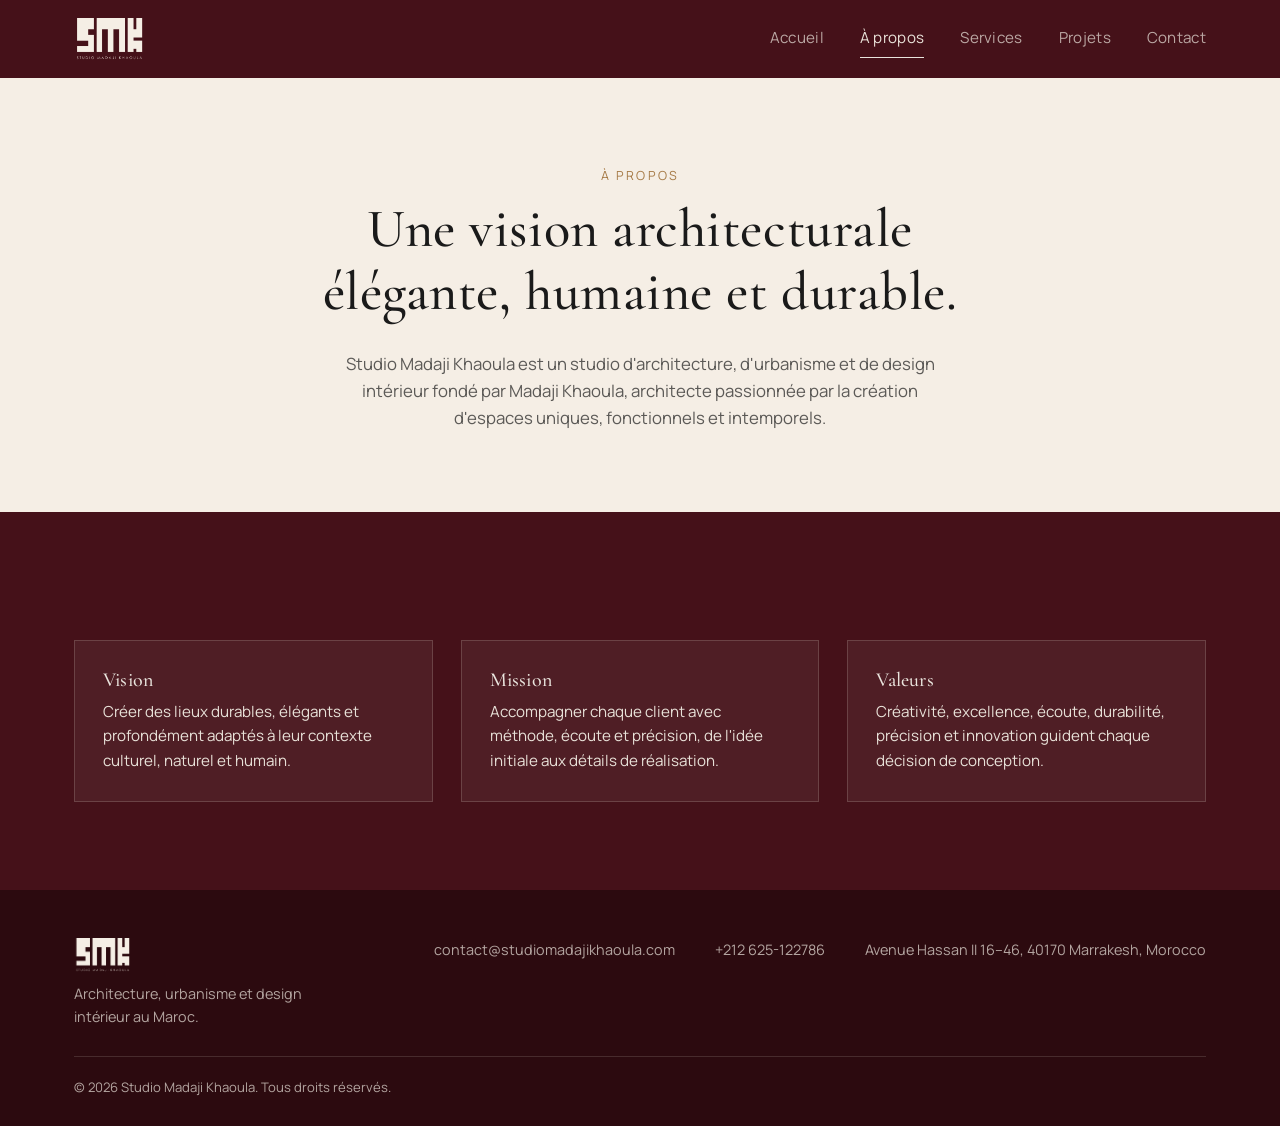
==== a-propos/index.html @ 3c751550 "first-commit" ====
<!DOCTYPE html>
<html lang="fr" dir="ltr">
<head>
<meta charset="UTF-8">
<meta name="viewport" content="width=device-width, initial-scale=1">
<title>À propos — Studio Madaji Khaoula</title>
<meta name="description" content="Studio d'architecture, d'urbanisme et de design intérieur fondé par Madaji Khaoula.">
<link rel="icon" href="../assets/YrULrgieroBfjt51d4Xq3QkEuw.png">
<link rel="preconnect" href="https://fonts.googleapis.com">
<link rel="preconnect" href="https://fonts.gstatic.com" crossorigin>
<link href="https://fonts.googleapis.com/css2?family=Cormorant+Garamond:ital,wght@0,400;0,500;0,600;1,500&family=Manrope:wght@400;500;600;700&display=swap" rel="stylesheet">
<link rel="stylesheet" href="../assets/style.css">
</head>
<body>
<a class="skip-link" href="#main">Aller au contenu</a>

<header class="site-header">
  <div class="container">
    <a class="brand" href="../">
      <img src="../assets/YrULrgieroBfjt51d4Xq3QkEuw.png" alt="Studio Madaji Khaoula">
    </a>
    <nav class="main-nav" aria-label="Navigation principale">
      <a href="../">Accueil</a>
      <a href="../a-propos/" aria-current="page">À propos</a>
      <a href="../services/">Services</a>
      <a href="../projets/">Projets</a>
      <a href="../contact/">Contact</a>
    </nav>
    <button class="nav-toggle" aria-label="Ouvrir le menu" aria-expanded="false">
      <svg viewBox="0 0 24 24" fill="none" stroke="currentColor" stroke-width="1.8"><line x1="3" y1="6" x2="21" y2="6"/><line x1="3" y1="12" x2="21" y2="12"/><line x1="3" y1="18" x2="21" y2="18"/></svg>
    </button>
  </div>
</header>

<main id="main">

  <section class="hero-simple">
    <div class="container">
      <span class="eyebrow reveal">À propos</span>
      <h1 class="reveal reveal-delay-1">Une vision architecturale élégante, humaine et durable.</h1>
      <p class="reveal reveal-delay-2">Studio Madaji Khaoula est un studio d'architecture, d'urbanisme et de design intérieur fondé par Madaji Khaoula, architecte passionnée par la création d'espaces uniques, fonctionnels et intemporels.</p>
    </div>
  </section>

  <section class="band-maroon">
    <div class="container">
      <div class="pillars">
        <div class="pillar reveal">
          <h3>Vision</h3>
          <p>Créer des lieux durables, élégants et profondément adaptés à leur contexte culturel, naturel et humain.</p>
        </div>
        <div class="pillar reveal reveal-delay-1">
          <h3>Mission</h3>
          <p>Accompagner chaque client avec méthode, écoute et précision, de l'idée initiale aux détails de réalisation.</p>
        </div>
        <div class="pillar reveal reveal-delay-2">
          <h3>Valeurs</h3>
          <p>Créativité, excellence, écoute, durabilité, précision et innovation guident chaque décision de conception.</p>
        </div>
      </div>
    </div>
  </section>


</main>
<footer class="site-footer">
  <div class="container">
    <div class="footer-grid">
      <div class="footer-brand">
        <img src="../assets/YrULrgieroBfjt51d4Xq3QkEuw.png" alt="Studio Madaji Khaoula">
        <p style="margin:0;max-width:280px;">Architecture, urbanisme et design intérieur au Maroc.</p>
      </div>
      <nav class="footer-links" aria-label="Coordonnées">
        <a href="mailto:contact@studiomadajikhaoula.com">contact@studiomadajikhaoula.com</a>
        <a href="tel:+212625122786">+212 625-122786</a>
        <span>Avenue Hassan II 16–46, 40170 Marrakesh, Morocco</span>
      </nav>
    </div>
    <div class="footer-bottom">© 2026 Studio Madaji Khaoula. Tous droits réservés.</div>
  </div>
</footer>
<script src="../assets/main.js"></script>
</body>
</html>
---- assets/style.css ----
/* ============================================
   Studio Madaji Khaoula — feuille de style
   Site statique indépendant, sans dépendance externe (hors polices Google)
   ============================================ */

:root {
  --maroon-900: #2c0a0f;
  --maroon-800: #451119;
  --maroon-700: #5b0815;
  --cream-100: #f5eee5;
  --cream-200: #efe7db;
  --cream-300: #e8e1d8;
  --gold-500: #e9e4dd;
  --gold-600: #a57945;
  --ink: #1a1a1a;
  --ink-soft: rgba(26, 26, 26, 0.7);
  --on-maroon: #e8e1d8;
  --on-maroon-soft: rgba(232, 225, 216, 0.72);

  --font-display: "Cormorant Garamond", "Georgia", serif;
  --font-body: "Manrope", "Segoe UI", sans-serif;

  --container: 1180px;
}

* {
  box-sizing: border-box;
}

html {
  scroll-behavior: smooth;
}

body {
  margin: 0;
  background: var(--cream-100);
  color: var(--ink);
  font-family: var(--font-body);
  line-height: 1.6;
  -webkit-font-smoothing: antialiased;
}

img {
  max-width: 100%;
  display: block;
}

a {
  color: inherit;
  text-decoration: none;
}

h1, h2, h3, h4 {
  font-family: var(--font-display);
  font-weight: 500;
  line-height: 1.15;
  margin: 0 0 0.5em;
  letter-spacing: 0.01em;
}

p {
  margin: 0 0 1em;
}

.container {
  max-width: var(--container);
  margin: 0 auto;
  padding: 0 24px;
}

.eyebrow {
  display: inline-block;
  font-family: var(--font-body);
  font-size: 0.78rem;
  letter-spacing: 0.18em;
  text-transform: uppercase;
  color: var(--gold-600);
  margin-bottom: 1em;
}

/* ---------- Header ---------- */

.site-header {
  background: var(--maroon-800);
  color: var(--on-maroon);
  position: sticky;
  top: 0;
  z-index: 100;
}

.site-header .container {
  display: flex;
  align-items: center;
  justify-content: space-between;
  padding-top: 18px;
  padding-bottom: 18px;
}

.brand {
  display: flex;
  align-items: center;
  gap: 12px;
}

.brand img {
  height: 42px;
  width: auto;
}

.main-nav {
  display: flex;
  align-items: center;
  gap: 36px;
}

.main-nav a {
  font-size: 0.95rem;
  letter-spacing: 0.02em;
  color: var(--on-maroon-soft);
  padding: 6px 0;
  border-bottom: 1px solid transparent;
  transition: color 0.2s ease, border-color 0.2s ease;
}

.main-nav a:hover,
.main-nav a[aria-current="page"] {
  color: var(--on-maroon);
  border-color: var(--gold-500);
}

.nav-toggle {
  display: none;
  background: none;
  border: none;
  color: var(--on-maroon);
  cursor: pointer;
  padding: 8px;
}

.nav-toggle svg {
  width: 26px;
  height: 26px;
}

@media (max-width: 860px) {
  .main-nav {
    position: absolute;
    top: 100%;
    left: 0;
    right: 0;
    background: var(--maroon-800);
    flex-direction: column;
    align-items: flex-start;
    gap: 0;
    padding: 8px 24px 20px;
    display: none;
    border-top: 1px solid rgba(232, 225, 216, 0.15);
  }

  .main-nav.open {
    display: flex;
  }

  .main-nav a {
    width: 100%;
    padding: 14px 0;
    border-bottom: 1px solid rgba(232, 225, 216, 0.1);
  }

  .nav-toggle {
    display: inline-flex;
  }
}

/* ---------- Hero ---------- */

.hero {
  position: relative;
  color: var(--on-maroon);
  overflow: hidden;
}

.hero-media {
  position: relative;
  min-height: 66vh;
  display: flex;
  align-items: flex-end;
}

.hero-media img {
  position: absolute;
  inset: 0;
  width: 100%;
  height: 100%;
  object-fit: cover;
}

.hero-media::after {
  content: "";
  position: absolute;
  inset: 0;
  background: linear-gradient(180deg, rgba(44, 10, 15, 0.15) 0%, rgba(44, 10, 15, 0.55) 55%, rgba(44, 10, 15, 0.92) 100%);
}

.hero-content {
  position: relative;
  z-index: 2;
  padding: 64px 0 72px;
  max-width: 780px;
}

.hero-content .eyebrow {
  color: var(--gold-500);
}

.hero-content h1 {
  font-size: clamp(2.2rem, 5vw, 3.6rem);
  margin-bottom: 0.4em;
}

.hero-content p {
  font-size: 1.1rem;
  color: var(--on-maroon-soft);
  max-width: 620px;
}

.hero-actions {
  display: flex;
  flex-wrap: wrap;
  gap: 16px;
  margin-top: 28px;
}

/* Simple hero for interior pages (no photo) — fond crème, comme l'original */
.hero-simple {
  background: var(--cream-100);
  padding: 84px 0 64px;
  text-align: center;
}

.hero-simple .container {
  max-width: 760px;
}

.hero-simple .eyebrow {
  color: var(--gold-600);
}

.hero-simple h1 {
  font-size: clamp(2.2rem, 4.6vw, 3.4rem);
  color: var(--ink);
}

.hero-simple p {
  color: var(--ink-soft);
  max-width: 620px;
  font-size: 1.05rem;
  margin-left: auto;
  margin-right: auto;
}

.hero-simple .filter-chips {
  justify-content: center;
}

/* ---------- Buttons ---------- */

.btn {
  display: inline-flex;
  align-items: center;
  gap: 8px;
  padding: 14px 28px;
  font-size: 0.92rem;
  letter-spacing: 0.02em;
  border-radius: 2px;
  border: 1px solid transparent;
  cursor: pointer;
  transition: transform 0.2s ease, background 0.2s ease, color 0.2s ease, border-color 0.2s ease;
}

.btn-primary {
  background: var(--gold-500);
  color: var(--maroon-900);
  border-radius: 35px;

}

.btn-primary:hover {
  background: var(--gold-600);
  transform: translateY(-1px);
}

.btn-ghost {
  border-color: rgba(232, 225, 216, 0.5);
  color: var(--on-maroon);
  border-radius: 35px;

}

.btn-ghost:hover {
  border-color: var(--on-maroon);
  background: rgba(232, 225, 216, 0.08);
}

.btn-dark {
  background: var(--maroon-800);
  color: var(--on-maroon);
  border-radius: 35px;

}

.btn-dark:hover {
  background: var(--maroon-700);
}

/* ---------- Sections ---------- */

section {
  padding: 88px 0;
}

section.tight {
  padding: 56px 0;
}

.section-head {
  max-width: 680px;
  margin-bottom: 48px;
}

.section-head h2 {
  font-size: clamp(1.7rem, 3.4vw, 2.4rem);
}

.section-head p {
  color: var(--ink-soft);
  font-size: 1.05rem;
}

.band-maroon {
  background: var(--maroon-800);
  color: var(--on-maroon);
}

.band-maroon .section-head p {
  color: var(--on-maroon-soft);
}

.band-cream-alt {
  background: var(--cream-200);
}

.band-maroon .eyebrow {
  color: var(--gold-500);
}

/* ---------- Studio / About grid ---------- */

.grid-2 {
  display: grid;
  grid-template-columns: 1fr 1fr;
  gap: 56px;
  align-items: start;
}

@media (max-width: 780px) {
  .grid-2 {
    grid-template-columns: 1fr;
    gap: 32px;
  }
}

.pillars {
  display: grid;
  grid-template-columns: repeat(3, 1fr);
  gap: 28px;
  margin-top: 40px;
}

@media (max-width: 780px) {
  .pillars {
    grid-template-columns: 1fr;
  }
}

.pillar {
  padding: 28px;
  background: var(--cream-100);
  border: 1px solid var(--cream-300);
}

.band-maroon .pillar {
  background: rgba(232, 225, 216, 0.06);
  border-color: rgba(232, 225, 216, 0.18);
}

.pillar h3 {
  font-size: 1.25rem;
  color: var(--gold-600);
  margin-bottom: 0.4em;
}

.band-maroon .pillar h3 {
  color: var(--gold-500);
}

.pillar p {
  font-size: 0.95rem;
  margin: 0;
}

/* ---------- Studio card (accueil) ---------- */

.studio-card {
  background: var(--maroon-800);
  color: var(--on-maroon);
  border-radius: 18px;
  padding: 40px;
  align-self: stretch;
  display: flex;
  flex-direction: column;
  justify-content: center;
}

.studio-card h3 {
  font-size: 1.6rem;
  margin-bottom: 0.5em;
}

.studio-card p {
  color: var(--on-maroon-soft);
  margin: 0 0 20px;
}

.studio-card .dash {
  width: 32px;
  height: 1px;
  background: var(--gold-500);
  border: none;
}

/* ---------- Scroll reveal ---------- */

.reveal {
  opacity: 0;
  transform: translateY(28px);
  transition: opacity 0.7s ease, transform 0.7s ease;
}

.reveal.in-view {
  opacity: 1;
  transform: translateY(0);
}

.reveal-delay-1 { transition-delay: 0.1s; }
.reveal-delay-2 { transition-delay: 0.2s; }
.reveal-delay-3 { transition-delay: 0.3s; }

@media (prefers-reduced-motion: reduce) {
  .reveal {
    opacity: 1;
    transform: none;
    transition: none;
  }
}

/* ---------- Quote ---------- */

.quote-block {
  max-width: 820px;
}

.quote-block blockquote {
  font-family: var(--font-display);
  font-size: clamp(1.4rem, 3vw, 2rem);
  font-style: italic;
  line-height: 1.4;
  margin: 0 0 28px;
}

.quote-attrib {
  display: flex;
  align-items: center;
  gap: 14px;
}

.quote-attrib .dash {
  width: 32px;
  height: 1px;
  background: var(--gold-500);
}

.quote-attrib .role {
  display: block;
  font-size: 0.8rem;
  letter-spacing: 0.08em;
  text-transform: uppercase;
  color: var(--gold-500);
}

.quote-attrib .name {
  display: block;
  font-family: var(--font-display);
  font-size: 1.2rem;
}

/* ---------- Services list ---------- */

.services-list {
  display: grid;
  grid-template-columns: repeat(2, 1fr);
  gap: 24px;
  margin-top: 24px;
}

@media (max-width: 780px) {
  .services-list {
    grid-template-columns: 1fr;
  }
}

.service-item {
  background: var(--cream-100);
  border: 1px solid var(--cream-300);
  border-radius: 10px;
  padding: 36px;
  transition: transform 0.25s ease, box-shadow 0.25s ease, border-color 0.25s ease;
}

.service-item:hover {
  transform: translateY(-3px);
  border-color: var(--gold-500);
  box-shadow: 0 12px 28px rgba(44, 10, 15, 0.08);
}

.service-item .num {
  display: none;
}

.service-item h3 {
  font-size: 1.4rem;
  margin-bottom: 0.4em;
}

.service-item p {
  color: var(--ink-soft);
  margin: 0;
}

/* ---------- Projects ---------- */

.filter-chips {
  display: flex;
  flex-wrap: wrap;
  gap: 10px;
  margin: 32px 0 12px;
}

.filter-chip {
  padding: 9px 18px;
  border: 1px solid var(--maroon-800);
  background: transparent;
  color: var(--maroon-800);
  font-size: 0.85rem;
  letter-spacing: 0.02em;
  cursor: pointer;
  border-radius: 999px;
  transition: background 0.2s ease, color 0.2s ease;
}

.filter-chip.active,
.filter-chip:hover {
  background: var(--maroon-800);
  color: var(--on-maroon);
}

.project-category {
  padding: 64px 0;
}

.project-category .cat-title {
  font-family: var(--font-display);
  font-size: clamp(1.6rem, 3vw, 2.2rem);
  color: var(--maroon-800);
  margin: 6px 0 28px;
}

.band-maroon .project-category .cat-title,
.project-category.band-maroon .cat-title {
  color: var(--on-maroon);
}

.project-grid {
  display: grid;
  grid-template-columns: repeat(3, 1fr);
  gap: 24px;
}

.project-grid.project-grid-2 {
  grid-template-columns: repeat(2, 1fr);
}

@media (max-width: 980px) {
  .project-grid {
    grid-template-columns: repeat(2, 1fr);
  }
}

@media (max-width: 620px) {
  .project-grid,
  .project-grid.project-grid-2 {
    grid-template-columns: 1fr;
  }
}

.project-card {
  background: var(--cream-100);
  border: 1px solid var(--cream-300);
  border-radius: 6px;
  overflow: hidden;
  display: flex;
  flex-direction: column;
}

.project-category.band-maroon .project-card {
  background: rgba(232, 225, 216, 0.06);
  border-color: rgba(232, 225, 216, 0.18);
}

.project-card .thumb {
  aspect-ratio: 4 / 3;
  overflow: hidden;
  background: var(--cream-300);
}

.project-card .thumb img {
  width: 100%;
  height: 100%;
  object-fit: cover;
  transition: transform 0.4s ease;
}

.project-card:hover .thumb img {
  transform: scale(1.04);
}

.project-card .body {
  padding: 22px;
}

.project-card .tag {
  font-size: 0.75rem;
  letter-spacing: 0.1em;
  text-transform: uppercase;
  color: var(--gold-600);
}

.project-category.band-maroon .project-card .tag {
  color: var(--gold-500);
}

.project-card h3 {
  font-size: 1.25rem;
  margin: 0.35em 0 0.4em;
}

.project-category.band-maroon .project-card h3 {
  color: var(--on-maroon);
}

.project-card p {
  font-size: 0.92rem;
  color: var(--ink-soft);
  margin: 0;
}

.project-category.band-maroon .project-card p {
  color: var(--on-maroon-soft);
}

/* ---------- Contact ---------- */

.contact-grid {
  display: grid;
  grid-template-columns: 1.1fr 0.9fr;
  gap: 56px;
}

.contact-side {
  display: flex;
  flex-direction: column;
  gap: 24px;
}

@media (max-width: 860px) {
  .contact-grid {
    grid-template-columns: 1fr;
  }
}

.contact-card {
  background: var(--maroon-800);
  color: var(--on-maroon);
  border-radius: 10px;
  padding: 36px;
}

.contact-card h3 {
  font-family: var(--font-display);
  font-size: 1.5rem;
  color: var(--on-maroon);
  margin-bottom: 18px;
}

.contact-details p {
  margin: 0 0 6px;
  color: var(--on-maroon-soft);
  font-size: 0.98rem;
}

.contact-details a:hover {
  color: var(--on-maroon);
}

.btn-whatsapp {
  background: var(--cream-100);
  color: var(--maroon-900);
  border-radius: 999px;
  padding: 10px 24px;
  font-size: 0.85rem;
  margin: 22px 0 24px;
}

.btn-whatsapp:hover {
  background: var(--cream-200);
  transform: translateY(-1px);
}

.map-note {
  margin-top: 0;
  padding: 34px 24px;
  min-height: 110px;
  display: flex;
  align-items: center;
  justify-content: center;
  text-align: center;
  background: rgba(232, 225, 216, 0.06);
  border: 1px solid rgba(232, 225, 216, 0.15);
  border-radius: 8px;
  font-size: 0.88rem;
  color: var(--on-maroon-soft);
}

form.contact-form {
  display: flex;
  flex-direction: column;
  gap: 16px;
  background: var(--cream-100);
  border: 1px solid var(--cream-300);
  border-radius: 10px;
  padding: 36px;
}

.contact-form input,
.contact-form textarea {
  width: 100%;
  padding: 14px 16px;
  border: 1px solid var(--cream-300);
  background: var(--cream-100);
  border-radius: 4px;
  font-family: var(--font-body);
  font-size: 0.95rem;
  color: var(--ink);
}

.contact-form input::placeholder,
.contact-form textarea::placeholder {
  color: var(--ink-soft);
}

.contact-form input:focus,
.contact-form textarea:focus {
  outline: 2px solid var(--gold-500);
  outline-offset: 1px;
}

.contact-form textarea {
  min-height: 130px;
  resize: vertical;
}

.form-note {
  font-size: 0.82rem;
  color: var(--ink-soft);
}

/* ---------- Project detail page ---------- */

.project-detail-hero {
  background: var(--cream-100);
  padding: 72px 0 0;
  text-align: center;
}

.project-detail-hero .container {
  max-width: 760px;
}

.project-detail-hero .eyebrow {
  color: var(--gold-600);
}

.project-detail-hero h1 {
  font-size: clamp(2.1rem, 4.4vw, 3.2rem);
  color: var(--ink);
}

.project-detail-hero p {
  color: var(--ink-soft);
  max-width: 640px;
  margin: 0 auto;
  font-size: 1.02rem;
}

.project-gallery {
  display: flex;
  flex-direction: column;
  gap: 24px;
  padding: 56px 0;
}

.project-photo {
  position: relative;
  border-radius: 16px;
  overflow: hidden;
  background: var(--cream-300);
  aspect-ratio: 16 / 9;
}

.project-photo img {
  width: 100%;
  height: 100%;
  object-fit: cover;
  display: block;
}

.project-photo-grid {
  display: grid;
  grid-template-columns: 1fr 1fr;
  gap: 24px;
}

.project-photo-grid .project-photo {
  aspect-ratio: 4 / 3;
}

@media (max-width: 700px) {
  .project-photo-grid {
    grid-template-columns: 1fr;
  }
}

/* Emplacement réservé tant que la photo n'a pas été ajoutée */
.project-photo.img-missing img,
.thumb.img-missing img {
  display: none;
}

.project-photo.img-missing::before,
.thumb.img-missing::before {
  content: "";
  position: absolute;
  inset: 0;
  background: repeating-linear-gradient(
    45deg,
    var(--cream-200),
    var(--cream-200) 12px,
    var(--cream-300) 12px,
    var(--cream-300) 24px
  );
}

.project-photo.img-missing::after,
.thumb.img-missing::after {
  content: "Emplacement photo — " attr(data-placeholder);
  position: absolute;
  inset: 12px;
  display: flex;
  align-items: center;
  justify-content: center;
  text-align: center;
  padding: 16px;
  border: 1px dashed var(--gold-600);
  border-radius: 10px;
  font-size: 0.82rem;
  letter-spacing: 0.01em;
  color: var(--maroon-800);
  background: rgba(245, 238, 229, 0.55);
}

.thumb {
  position: relative;
}

.project-detail-back {
  text-align: center;
  padding-bottom: 72px;
}

.btn-outline {
  border: 1px solid var(--maroon-800);
  color: var(--maroon-800);
  background: transparent;
  border-radius: 999px;
  padding: 12px 30px;
}

.btn-outline:hover {
  background: var(--maroon-800);
  color: var(--on-maroon);
}

/* ---------- CTA band ---------- */

.cta-band {
  background: var(--maroon-800);
  color: var(--on-maroon);
  text-align: left;
}

.cta-band h2 {
  font-size: clamp(1.8rem, 3.6vw, 2.6rem);
}

.cta-band p {
  color: var(--on-maroon-soft);
  max-width: 560px;
}

/* ---------- Footer ---------- */

.site-footer {
  background: var(--maroon-900);
  color: var(--on-maroon-soft);
  padding: 48px 0 28px;
  font-size: 0.9rem;
}

.footer-grid {
  display: flex;
  flex-wrap: wrap;
  justify-content: space-between;
  gap: 24px;
  padding-bottom: 28px;
  border-bottom: 1px solid rgba(232, 225, 216, 0.15);
}

.footer-brand img {
  height: 34px;
  margin-bottom: 10px;
}

.footer-links {
  display: flex;
  gap: 40px;
  flex-wrap: wrap;
}

.footer-links a:hover {
  color: var(--on-maroon);
}

.footer-bottom {
  padding-top: 20px;
  font-size: 0.82rem;
}

/* ---------- Utility ---------- */

.skip-link {
  position: absolute;
  left: -999px;
  top: 0;
  background: var(--gold-500);
  color: var(--maroon-900);
  padding: 10px 16px;
  z-index: 1000;
}

.skip-link:focus {
  left: 12px;
  top: 12px;
}

@media (prefers-reduced-motion: reduce) {
  * {
    transition: none !important;
    scroll-behavior: auto !important;
  }
}
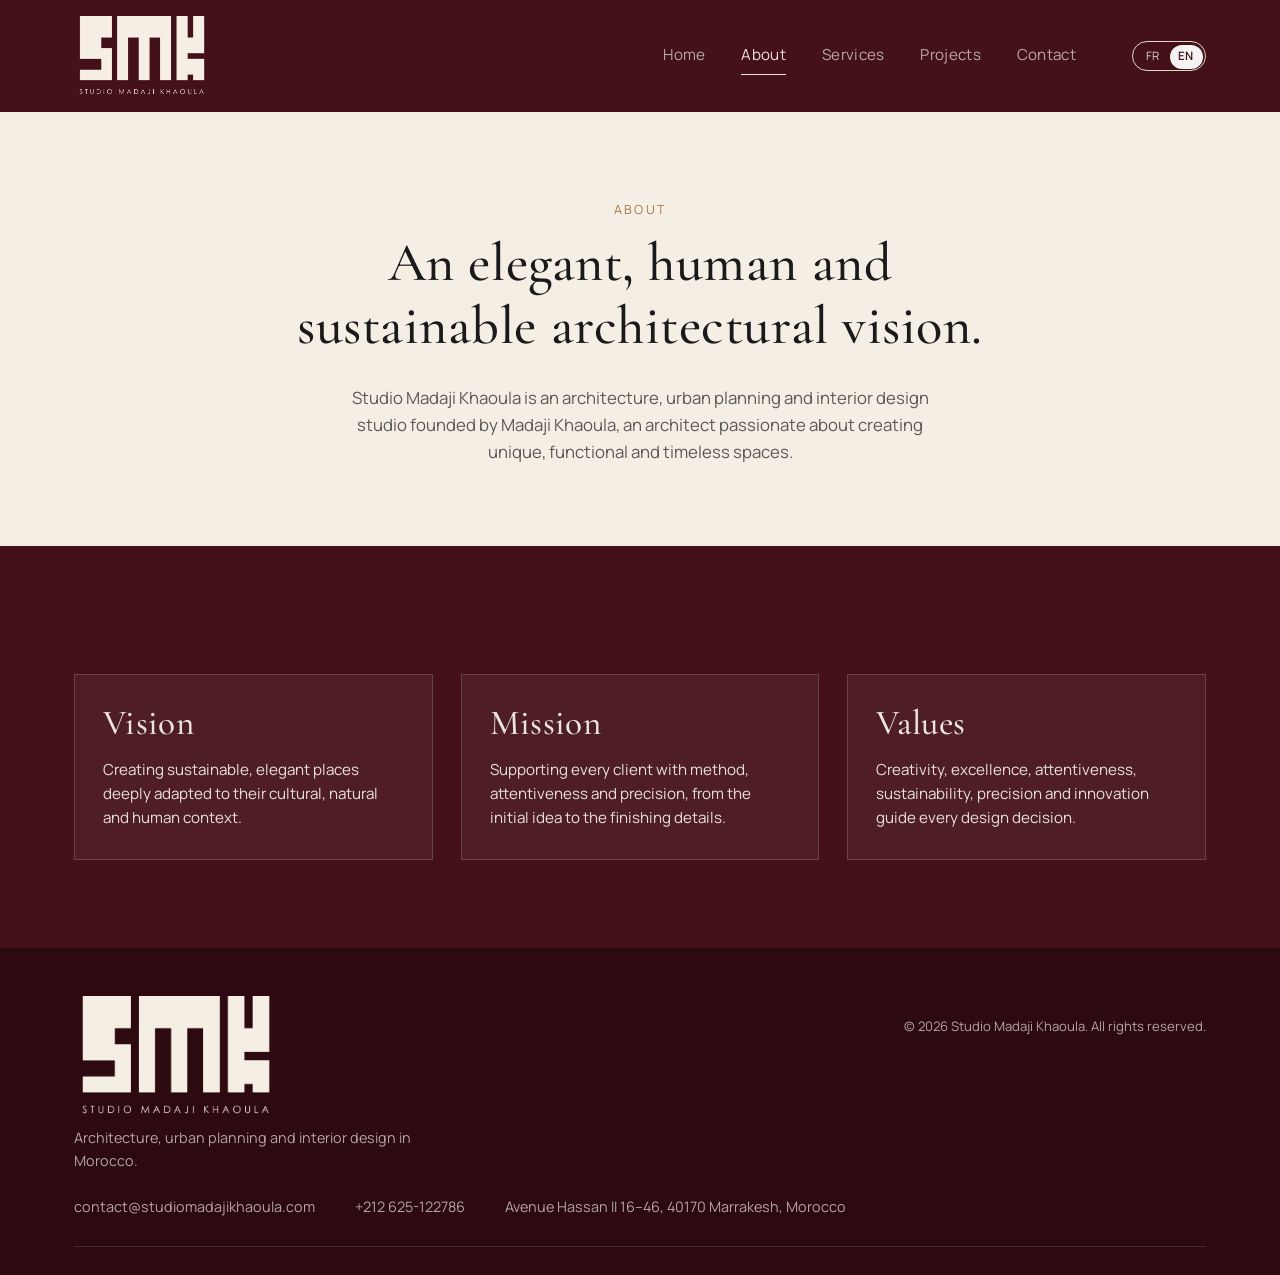
==== commit e17a6fc6: "lasttttttt-commit" ====
--- a/a-propos/index.html
+++ b/a-propos/index.html
@@ -1,5 +1,5 @@
 <!DOCTYPE html>
-<html lang="fr" dir="ltr">
+<html lang="fr" dir="ltr" data-i18n-title="about.title" data-i18n-description="about.description">
 <head>
 <meta charset="UTF-8">
 <meta name="viewport" content="width=device-width, initial-scale=1">
@@ -10,23 +10,24 @@
 <link rel="preconnect" href="https://fonts.gstatic.com" crossorigin>
 <link href="https://fonts.googleapis.com/css2?family=Cormorant+Garamond:ital,wght@0,400;0,500;0,600;1,500&family=Manrope:wght@400;500;600;700&display=swap" rel="stylesheet">
 <link rel="stylesheet" href="../assets/style.css">
+<link href="https://fonts.googleapis.com/css2?family=Poppins:wght@400;600;700;800&display=swap" rel="stylesheet">
 </head>
 <body>
-<a class="skip-link" href="#main">Aller au contenu</a>
+<a class="skip-link" href="#main" data-i18n="common.skip">Aller au contenu</a>
 
 <header class="site-header">
   <div class="container">
     <a class="brand" href="../">
       <img src="../assets/YrULrgieroBfjt51d4Xq3QkEuw.png" alt="Studio Madaji Khaoula">
     </a>
-    <nav class="main-nav" aria-label="Navigation principale">
-      <a href="../">Accueil</a>
-      <a href="../a-propos/" aria-current="page">À propos</a>
-      <a href="../services/">Services</a>
-      <a href="../projets/">Projets</a>
-      <a href="../contact/">Contact</a>
+    <nav class="main-nav" aria-label="Navigation principale" data-i18n-aria-label="common.nav.aria">
+      <a href="../" data-i18n="common.nav.home">Accueil</a>
+      <a href="../a-propos/" aria-current="page" data-i18n="common.nav.about">À propos</a>
+      <a href="../services/" data-i18n="common.nav.services">Services</a>
+      <a href="../projets/" data-i18n="common.nav.projects">Projets</a>
+      <a href="../contact/" data-i18n="common.nav.contact">Contact</a>
     </nav>
-    <button class="nav-toggle" aria-label="Ouvrir le menu" aria-expanded="false">
+    <button class="nav-toggle" aria-label="Ouvrir le menu" aria-expanded="false" data-i18n-aria-label="common.nav.toggle_aria">
       <svg viewBox="0 0 24 24" fill="none" stroke="currentColor" stroke-width="1.8"><line x1="3" y1="6" x2="21" y2="6"/><line x1="3" y1="12" x2="21" y2="12"/><line x1="3" y1="18" x2="21" y2="18"/></svg>
     </button>
   </div>
@@ -36,9 +37,9 @@
 
   <section class="hero-simple">
     <div class="container">
-      <span class="eyebrow reveal">À propos</span>
-      <h1 class="reveal reveal-delay-1">Une vision architecturale élégante, humaine et durable.</h1>
-      <p class="reveal reveal-delay-2">Studio Madaji Khaoula est un studio d'architecture, d'urbanisme et de design intérieur fondé par Madaji Khaoula, architecte passionnée par la création d'espaces uniques, fonctionnels et intemporels.</p>
+      <span class="eyebrow reveal" data-i18n="about.eyebrow">À propos</span>
+      <h1 class="reveal reveal-delay-1" data-i18n="about.h1">Une vision architecturale élégante, humaine et durable.</h1>
+      <p class="reveal reveal-delay-2" data-i18n="about.p">Studio Madaji Khaoula est un studio d'architecture, d'urbanisme et de design intérieur fondé par Madaji Khaoula, architecte passionnée par la création d'espaces uniques, fonctionnels et intemporels.</p>
     </div>
   </section>
 
@@ -46,16 +47,16 @@
     <div class="container">
       <div class="pillars">
         <div class="pillar reveal">
-          <h3>Vision</h3>
-          <p>Créer des lieux durables, élégants et profondément adaptés à leur contexte culturel, naturel et humain.</p>
+          <h3><span class="gras" data-i18n="about.pillar1.h3">Vision</span></h3>
+          <p data-i18n="about.pillar1.p">Créer des lieux durables, élégants et profondément adaptés à leur contexte culturel, naturel et humain.</p>
         </div>
         <div class="pillar reveal reveal-delay-1">
-          <h3>Mission</h3>
-          <p>Accompagner chaque client avec méthode, écoute et précision, de l'idée initiale aux détails de réalisation.</p>
+          <h3><span class="gras" data-i18n="about.pillar2.h3">Mission</span></h3>
+          <p data-i18n="about.pillar2.p">Accompagner chaque client avec méthode, écoute et précision, de l'idée initiale aux détails de réalisation.</p>
         </div>
         <div class="pillar reveal reveal-delay-2">
-          <h3>Valeurs</h3>
-          <p>Créativité, excellence, écoute, durabilité, précision et innovation guident chaque décision de conception.</p>
+          <h3><span class="gras" data-i18n="about.pillar3.h3">Valeurs</span></h3>
+          <p data-i18n="about.pillar3.p">Créativité, excellence, écoute, durabilité, précision et innovation guident chaque décision de conception.</p>
         </div>
       </div>
     </div>
@@ -68,18 +69,22 @@
     <div class="footer-grid">
       <div class="footer-brand">
         <img src="../assets/YrULrgieroBfjt51d4Xq3QkEuw.png" alt="Studio Madaji Khaoula">
-        <p style="margin:0;max-width:280px;">Architecture, urbanisme et design intérieur au Maroc.</p>
-      </div>
+        <p style="margin:0;max-width:400px;" data-i18n="common.footer.tagline">Architecture, urbanisme et design intérieur au Maroc.</p>
+        <br>
       <nav class="footer-links" aria-label="Coordonnées">
-        <a href="mailto:contact@studiomadajikhaoula.com">contact@studiomadajikhaoula.com</a>
-        <a href="tel:+212625122786">+212 625-122786</a>
-        <span>Avenue Hassan II 16–46, 40170 Marrakesh, Morocco</span>
+       <a href="mailto:contact@studiomadajikhaoula.com">contact@studiomadajikhaoula.com</a>
+       <a href="tel:+212625122786">+212 625-122786</a>
+       <a href="https://www.google.com/maps/search/?api=1&query=Avenue+Hassan+II+16-46%2C+40170+Marrakesh%2C+Morocco" target="_blank" rel="noopener noreferrer">
+        Avenue Hassan II 16–46, 40170 Marrakesh, Morocco
+       </a>
+       
       </nav>
     </div>
-    <div class="footer-bottom">© 2026 Studio Madaji Khaoula. Tous droits réservés.</div>
+    <div class="footer-bottom" data-i18n="common.footer.rights">© 2026 Studio Madaji Khaoula. Tous droits réservés.</div>
+    
   </div>
 </footer>
 <script src="../assets/main.js"></script>
+<script src="../assets/i18n.js" defer></script>
 </body>
-</html>
-
+</html>
--- a/assets/style.css
+++ b/assets/style.css
@@ -86,24 +86,35 @@
   position: sticky;
   top: 0;
   z-index: 100;
+  transition: padding 0.35s ease, background 0.35s ease, backdrop-filter 0.35s ease;
 }
 
 .site-header .container {
   display: flex;
   align-items: center;
   justify-content: space-between;
-  padding-top: 18px;
-  padding-bottom: 18px;
+  padding-top: 16px;
+  padding-bottom: 16px;
 }
 
 .brand {
   display: flex;
   align-items: center;
-  gap: 12px;
 }
 
 .brand img {
-  height: 42px;
+  display: block;
+  height: 44px;
+  width: auto;
+  transition: height 0.35s ease;
+}
+
+.site-header.scrolled .brand img {
+  height: 34px;
+}
+
+.brand img {
+  height: 80px;
   width: auto;
 }
 
@@ -193,40 +204,82 @@
   width: 100%;
   height: 100%;
   object-fit: cover;
+  object-position: center 35%;
 }
 
 .hero-media::after {
   content: "";
   position: absolute;
   inset: 0;
-  background: linear-gradient(180deg, rgba(44, 10, 15, 0.15) 0%, rgba(44, 10, 15, 0.55) 55%, rgba(44, 10, 15, 0.92) 100%);
-}
-
+  background: linear-gradient(180deg, rgba(8, 14, 28, 0.15) 0%, rgba(8, 14, 28, 0.55) 55%, rgba(8, 14, 28, 0.92) 100%);
+}
+
+/* Tablettes */
+@media (max-width: 900px) {
+  .hero-media {
+    min-height: 75vh;
+  }
+}
+
+/* Mobiles */
+@media (max-width: 600px) {
+  .hero-media {
+    min-height: 90vh;
+  }
+
+  .hero-media img {
+    object-position: center 25%;
+  }
+}
+
+/* Petits mobiles */
+@media (max-width: 400px) {
+  .hero-media {
+    min-height: 100vh;
+  }
+}
 .hero-content {
   position: relative;
   z-index: 2;
   padding: 64px 0 72px;
   max-width: 780px;
+  margin: 0 auto;
+  text-align: center;
+  display: flex;
+  flex-direction: column;
+  align-items: center;
 }
 
 .hero-content .eyebrow {
   color: var(--gold-500);
+  letter-spacing: 0.18em;
+  text-transform: uppercase;
+  font-size: 0.85rem;
+  font-weight: 600;
 }
 
 .hero-content h1 {
-  font-size: clamp(2.2rem, 5vw, 3.6rem);
+  font-family:'Cormorant Garamond', serif;
+  font-weight: 540;
+  font-style: italic;
+  font-size: clamp(2.4rem, 5.5vw, 4.2rem);
+  line-height: 1.15;
   margin-bottom: 0.4em;
+  letter-spacing: 0.01em;
 }
 
 .hero-content p {
   font-size: 1.1rem;
   color: var(--on-maroon-soft);
   max-width: 620px;
+  margin-left: auto;
+  margin-right: auto;
 }
 
 .hero-actions {
   display: flex;
   flex-wrap: wrap;
+  justify-content: center;
   gap: 16px;
   margin-top: 28px;
 }
@@ -285,9 +338,30 @@
 
 }
 
+.btn {
+  transition: transform 0.4s cubic-bezier(0.22, 1, 0.36, 1),
+              background 0.4s ease,
+              color 0.3s ease,
+              border-color 0.3s ease,
+              box-shadow 0.4s ease;
+}
+
 .btn-primary:hover {
   background: var(--gold-600);
-  transform: translateY(-1px);
+  transform: translateY(-3px);
+  box-shadow: 0 10px 24px rgba(44, 10, 15, 0.18);
+}
+
+.btn-ghost:hover {
+  border-color: var(--on-maroon);
+  background: rgba(232, 225, 216, 0.08);
+  transform: translateY(-3px);
+}
+
+.btn-dark:hover {
+  background: var(--maroon-700);
+  transform: translateY(-3px);
+  box-shadow: 0 10px 24px rgba(44, 10, 15, 0.18);
 }
 
 .btn-ghost {
@@ -395,7 +469,7 @@
 }
 
 .pillar h3 {
-  font-size: 1.25rem;
+  font-size: 2.2rem;
   color: var(--gold-600);
   margin-bottom: 0.4em;
 }
@@ -956,7 +1030,7 @@
 }
 
 .footer-brand img {
-  height: 34px;
+  height: 120px;
   margin-bottom: 10px;
 }
 
@@ -998,3 +1072,244 @@
     scroll-behavior: auto !important;
   }
 }
+.project-card .thumb {
+  position: relative;
+}
+
+.project-card .thumb::after {
+  content: "";
+  position: absolute;
+  inset: 0;
+  background: linear-gradient(180deg, rgba(44,10,15,0) 40%, rgba(44,10,15,0.65) 100%);
+  opacity: 0;
+  transition: opacity 0.35s ease;
+}
+
+.project-card .view-label {
+  position: static;
+  display: inline-flex;
+  align-items: center;
+  gap: 6px;
+  margin-top: 12px;
+  color: #8a6224;
+  font-size: 0.82rem;
+  letter-spacing: 0.06em;
+  text-transform: uppercase;
+  opacity: 0;
+  transform: translateY(10px);
+  transition: opacity 0.35s ease, transform 0.35s ease;
+}
+
+.project-card:hover .thumb::after,
+.project-card:hover .view-label {
+  opacity: 1;
+  transform: translateY(0);
+}
+
+.contact-form input,
+.contact-form textarea {
+  padding: 18px 20px;
+  min-height: 60px;
+  border-radius: 18px;
+  border: 1px solid var(--cream-300);
+  transition: border-color 0.3s ease, box-shadow 0.3s ease, transform 0.3s ease;
+}
+
+.contact-form textarea {
+  min-height: 140px;
+  border-radius: 18px;
+}
+
+.contact-form input:focus,
+.contact-form textarea:focus {
+  outline: none;
+  border-color: var(--gold-600);
+  box-shadow: 0 0 0 4px rgba(165, 121, 69, 0.14);
+  transform: translateY(-1px);
+}
+
+form.contact-form {
+  border-radius: 18px;
+}
+/* Lightbox */
+.lightbox-overlay {
+  position: fixed;
+  inset: 0;
+  z-index: 1000;
+  background: rgba(26, 10, 12, 0.94);
+  display: flex;
+  align-items: center;
+  justify-content: center;
+  opacity: 0;
+  visibility: hidden;
+  transition: opacity 0.35s ease, visibility 0.35s ease;
+}
+
+.lightbox-overlay.open {
+  opacity: 1;
+  visibility: visible;
+}
+
+.lightbox-overlay img {
+  max-width: 88vw;
+  max-height: 82vh;
+  object-fit: contain;
+  border-radius: 6px;
+  opacity: 0;
+  transform: scale(0.97);
+  transition: opacity 0.4s ease, transform 0.4s ease;
+}
+
+.lightbox-overlay.open img {
+  opacity: 1;
+  transform: scale(1);
+}
+
+.lightbox-close,
+.lightbox-prev,
+.lightbox-next {
+  position: absolute;
+  background: rgba(232, 225, 216, 0.1);
+  border: 1px solid rgba(232, 225, 216, 0.3);
+  color: var(--on-maroon);
+  width: 44px;
+  height: 44px;
+  border-radius: 50%;
+  display: flex;
+  align-items: center;
+  justify-content: center;
+  cursor: pointer;
+  transition: background 0.25s ease, transform 0.25s ease;
+}
+
+.lightbox-close:hover,
+.lightbox-prev:hover,
+.lightbox-next:hover {
+  background: rgba(232, 225, 216, 0.2);
+}
+
+.lightbox-close {
+  top: 24px;
+  right: 24px;
+}
+
+.lightbox-prev {
+  left: 24px;
+  top: 50%;
+  transform: translateY(-50%);
+}
+
+.lightbox-next {
+  right: 24px;
+  top: 50%;
+  transform: translateY(-50%);
+}
+
+.lightbox-prev:hover,
+.lightbox-next:hover {
+  transform: translateY(-50%) scale(1.06);
+}
+
+.project-photo img,
+.project-photo-grid .project-photo img {
+  cursor: zoom-in;
+}
+
+@media (max-width: 640px) {
+  .lightbox-prev, .lightbox-next { width: 38px; height: 38px; }
+}
+
+.hero-content {
+  opacity: 0;
+  transform: translateY(24px);
+  animation: heroFadeUp 0.8s ease forwards;
+  animation-delay: 0.2s;
+}
+
+@keyframes heroFadeUp {
+  to {
+    opacity: 1;
+    transform: translateY(0);
+  }
+}
+.map-wrapper {
+  position: relative;
+  border-radius: 35px;
+  overflow: hidden;
+  border: 1px solid rgba(64, 224, 208, 0.25); /* turquoise/bioluminescent subtle border */
+  box-shadow:
+    0 8px 30px rgba(0, 0, 0, 0.45),
+    0 0 24px rgba(64, 224, 208, 0.12); /* soft glow */
+  transition: box-shadow 0.4s ease, border-color 0.4s ease, transform 0.4s ease;
+}
+
+.map-wrapper:hover {
+  border-color: rgba(64, 224, 208, 0.5);
+  box-shadow:
+    0 12px 40px rgba(0, 0, 0, 0.55),
+    0 0 40px rgba(64, 224, 208, 0.25);
+  transform: translateY(-2px);
+}
+
+.map-wrapper iframe {
+  display: block;
+  filter: saturate(0.85) brightness(0.9) contrast(1.05); /* assombrit légèrement pour matcher le thème sombre */
+}
+.input-icon {
+  position: relative;
+}
+
+.input-icon svg {
+  position: absolute;
+  top: 16px;
+  left: 14px;
+  width: 18px;
+  height: 18px;
+  color: rgba(0, 0, 0, 0.4); /* ajuste selon ta charte (ex: couleur or/beige du site) */
+  pointer-events: none;
+}
+
+.input-icon-textarea svg {
+  top: 16px;
+}
+
+.input-icon input,
+.input-icon textarea {
+  padding-left: 42px;
+}
+
+.form-availability {
+  margin-top: 10px;
+  display: flex;
+  align-items: center;
+  gap: 6px;
+  font-size: 0.8rem;
+  letter-spacing: 0.02em;
+  color: rgba(0, 0, 0, 0.5);
+}
+
+.form-availability svg {
+  width: 14px;
+  height: 14px;
+  flex-shrink: 0;
+}
+
+.btn-whatsapp {
+  display: inline-flex;
+  align-items: center;
+}
+
+
+
+
+
+
+
+
+
+
+
+
+
+
+
